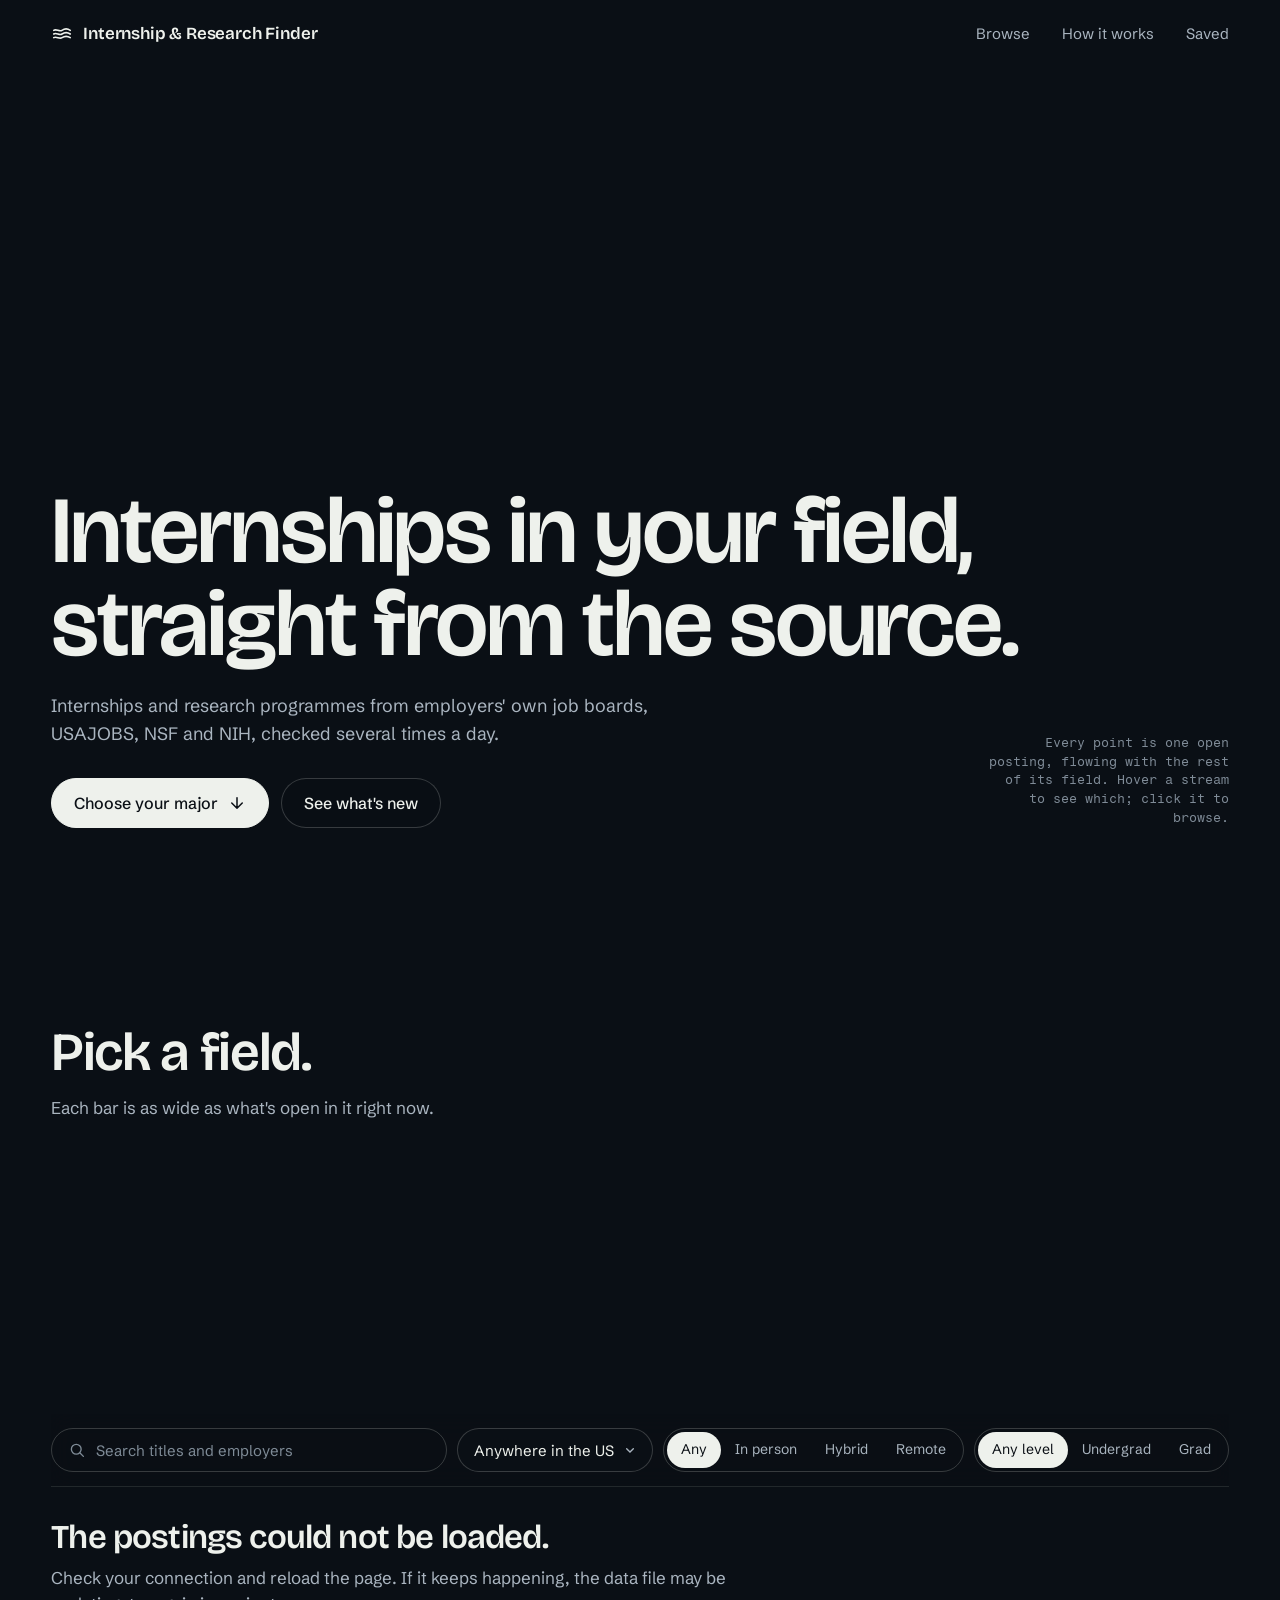
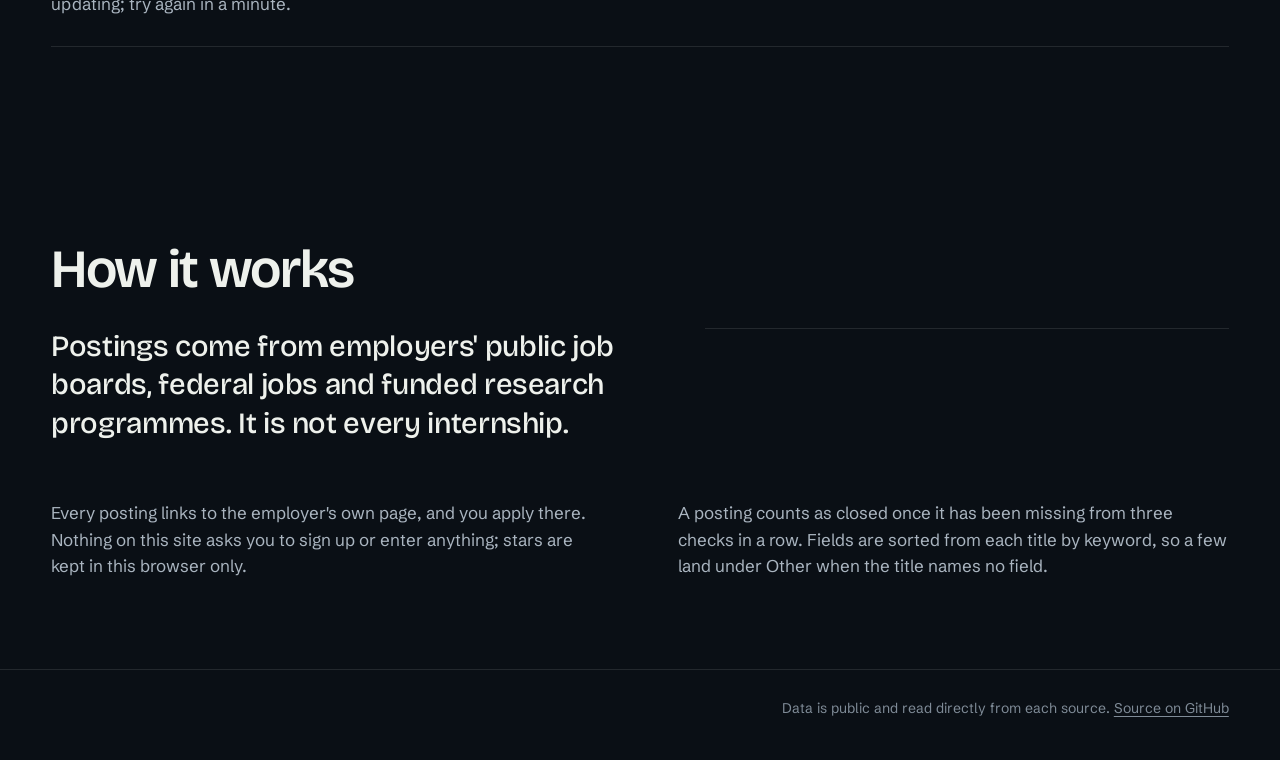
==== site/index.html @ 87dfb39a "The public page: data river, fields, filters, detail, saved list site/ is plain HTML/CSS/JS reading " ====
<!doctype html>
<html lang="en">
<head>
<meta charset="utf-8">
<meta name="viewport" content="width=device-width, initial-scale=1">
<title>Internship &amp; Research Finder</title>
<meta name="description" content="Internships and funded research programmes for US college students, read straight from employers' own job boards, USAJOBS, NSF and NIH, grouped by major.">
<meta name="theme-color" content="#0a0f15">
<link rel="icon" href="data:image/svg+xml,%3Csvg xmlns='http://www.w3.org/2000/svg' viewBox='0 0 24 24' fill='none' stroke='%23f4a259' stroke-width='2.4' stroke-linecap='round'%3E%3Cpath d='M3 8c3-2 6 2 9 0s6-2 9 0M3 12c3-2 6 2 9 0s6-2 9 0M3 16c3-2 6 2 9 0s6-2 9 0'/%3E%3C/svg%3E">
<link rel="preconnect" href="https://fonts.googleapis.com">
<link rel="preconnect" href="https://fonts.gstatic.com" crossorigin>
<link href="https://fonts.googleapis.com/css2?family=Bricolage+Grotesque:opsz,wght@12..96,500..700&family=Schibsted+Grotesk:wght@400;500;600&family=Fragment+Mono&display=swap" rel="stylesheet">
<link rel="stylesheet" href="style.css">
</head>
<body>
<svg width="0" height="0" style="position:absolute" aria-hidden="true">
  <symbol id="i-star" viewBox="0 0 24 24"><path d="M12 3.6l2.6 5.3 5.8.8-4.2 4.1 1 5.8L12 16.9l-5.2 2.7 1-5.8-4.2-4.1 5.8-.8z" stroke="currentColor" stroke-width="1.6" stroke-linejoin="round"/></symbol>
  <symbol id="i-arrow-down" viewBox="0 0 24 24"><path d="M12 5v14M5 12l7 7 7-7" fill="none" stroke="currentColor" stroke-width="2" stroke-linecap="round" stroke-linejoin="round"/></symbol>
  <symbol id="i-out" viewBox="0 0 24 24"><path d="M7 17L17 7M9 7h8v8" fill="none" stroke="currentColor" stroke-width="2" stroke-linecap="round" stroke-linejoin="round"/></symbol>
  <symbol id="i-x" viewBox="0 0 24 24"><path d="M6 6l12 12M18 6L6 18" fill="none" stroke="currentColor" stroke-width="2" stroke-linecap="round"/></symbol>
  <symbol id="i-search" viewBox="0 0 24 24"><circle cx="11" cy="11" r="6.5" fill="none" stroke="currentColor" stroke-width="1.8"/><path d="M16 16l4.5 4.5" stroke="currentColor" stroke-width="1.8" stroke-linecap="round"/></symbol>
</svg>

<a class="skip" href="#browse">Skip to the internships</a>

<header class="hero">
  <canvas id="field" aria-hidden="true"></canvas>
  <div class="label" id="label" aria-hidden="true"></div>
  <div class="bar">
    <a class="mark" href="#top" id="top"><svg viewBox="0 0 24 24" fill="none" stroke="currentColor" stroke-width="1.8" stroke-linecap="round" aria-hidden="true"><path d="M3 8c3-2 6 2 9 0s6-2 9 0M3 12c3-2 6 2 9 0s6-2 9 0M3 16c3-2 6 2 9 0s6-2 9 0"/></svg>Internship &amp; Research Finder</a>
    <nav class="nav" aria-label="Sections"><a href="#browse">Browse</a><a href="#how">How it works</a><a href="#browse" data-saved-link>Saved <span class="count" data-saved-count hidden></span></a></nav>
  </div>
  <div class="lede">
    <h1>Internships in your field, straight from the source.</h1>
    <p data-lede>Internships and research programmes from employers' own job boards, USAJOBS, NSF and NIH, checked several times a day.</p>
    <div class="actions">
      <a class="btn primary" href="#browse">Choose your major <svg aria-hidden="true"><use href="#i-arrow-down"/></svg></a>
      <a class="btn ghost" href="#browse" data-newest>See what's new</a>
    </div>
  </div>
  <p class="hint">Every point is one open posting, flowing with the rest of its field. Hover a stream to see which; click it to browse.</p>
</header>

<main id="browse">
  <section class="fields" aria-labelledby="fields-h">
    <h2 id="fields-h" class="reveal">Pick a field.</h2>
    <p class="reveal sub">Each bar is as wide as what's open in it right now.</p>
    <div class="strip reveal" data-strip role="group" aria-label="Fields by number of open postings"></div>
    <div class="chips" data-chips role="group" aria-label="Fields"></div>
  </section>

  <section class="list" aria-labelledby="list-h">
    <div class="controls" data-controls>
      <label class="search"><svg aria-hidden="true"><use href="#i-search"/></svg><span class="sr">Search titles and employers</span><input type="search" placeholder="Search titles and employers" data-q autocomplete="off"></label>
      <label class="select"><span class="sr">Where</span>
        <select data-where><option value="">Anywhere in the US</option><option value="remote">Remote</option></select>
      </label>
      <div class="seg" role="group" aria-label="Arrangement" data-seg="arr">
        <button type="button" data-v="" aria-pressed="true">Any</button><button type="button" data-v="in-person" aria-pressed="false">In person</button><button type="button" data-v="hybrid" aria-pressed="false">Hybrid</button><button type="button" data-v="remote" aria-pressed="false">Remote</button>
      </div>
      <div class="seg" role="group" aria-label="Level" data-seg="level">
        <button type="button" data-v="" aria-pressed="true">Any level</button><button type="button" data-v="undergrad" aria-pressed="false">Undergrad</button><button type="button" data-v="grad" aria-pressed="false">Grad</button>
      </div>
    </div>
    <div class="summary">
      <h2 id="list-h" data-summary aria-live="polite">Loading postings…</h2>
      <p class="note" data-note hidden></p>
      <p class="grouped" data-grouped hidden></p>
    </div>
    <ul class="rows" data-rows></ul>
    <div class="more"><button type="button" class="btn ghost" data-more hidden>Show more</button></div>
  </section>

  <section class="how" id="how" aria-labelledby="how-h">
    <h2 id="how-h" class="reveal">How it works</h2>
    <div class="how-grid">
      <p class="big reveal" data-coverage>Postings come from employers' public job boards, federal jobs and funded research programmes. It is not every internship.</p>
      <dl class="facts reveal" data-sources></dl>
    </div>
    <div class="how-notes">
      <p class="reveal">Every posting links to the employer's own page, and you apply there. Nothing on this site asks you to sign up or enter anything; stars are kept in this browser only.</p>
      <p class="reveal">A posting counts as closed once it has been missing from three checks in a row. Fields are sorted from each title by keyword, so a few land under Other when the title names no field.</p>
    </div>
  </section>
</main>

<footer class="foot">
  <span data-updated></span>
  <span>Data is public and read directly from each source. <a href="https://github.com/patharearya/internship-tracker">Source on GitHub</a></span>
</footer>

<aside class="drawer" data-drawer aria-labelledby="d-title" hidden>
  <div class="drawer-in" tabindex="-1" data-drawer-in>
    <div class="d-top">
      <button type="button" class="icon" data-close aria-label="Close"><svg aria-hidden="true"><use href="#i-x"/></svg></button>
    </div>
    <p class="d-org" data-d-org></p>
    <h2 id="d-title" data-d-title></h2>
    <dl class="d-facts" data-d-facts></dl>
    <div class="d-actions">
      <a class="btn primary" data-d-apply target="_blank" rel="noopener">Apply on the employer's site <svg aria-hidden="true"><use href="#i-out"/></svg></a>
      <button type="button" class="btn ghost star-btn" data-d-star aria-pressed="false"><svg aria-hidden="true"><use href="#i-star"/></svg><span>Save</span></button>
    </div>
    <div class="d-desc" data-d-desc></div>
  </div>
</aside>
<div class="scrim" data-scrim hidden></div>

<script src="app.js"></script>
</body>
</html>
---- site/style.css ----
:root {
  --ground: #0a0f15;
  --ground-2: #10161e;
  --ground-3: #161e28;
  --ink: #eef1ec;
  --ink-2: #aab5c0;
  --ink-3: #7f8b97;
  --line: rgba(238, 241, 236, 0.11);
  --line-2: rgba(238, 241, 236, 0.2);
  --accent: #eef1ec;
  --display: "Bricolage Grotesque", system-ui, sans-serif;
  --ui: "Schibsted Grotesk", system-ui, sans-serif;
  --mono: "Fragment Mono", ui-monospace, monospace;
  --pad: clamp(16px, 4vw, 56px);
  --ease: cubic-bezier(.16, 1, .3, 1);
  color-scheme: dark;
}
* { box-sizing: border-box; }
html { scroll-behavior: smooth; scrollbar-color: #2a3440 var(--ground); }
body { margin: 0; background: var(--ground); color: var(--ink); font: 400 17px/1.55 var(--ui); -webkit-font-smoothing: antialiased; }
::selection { background: rgba(238, 241, 236, 0.28); color: var(--ink); }
:focus-visible { outline: 2px solid var(--accent); outline-offset: 3px; border-radius: 6px; }
a { color: inherit; text-underline-offset: 0.22em; text-decoration-thickness: 1px; }
button, input, select { font: inherit; color: inherit; }
svg { width: 18px; height: 18px; flex: none; }
.sr { position: absolute; width: 1px; height: 1px; overflow: hidden; clip-path: inset(50%); white-space: nowrap; }
.skip { position: absolute; left: var(--pad); top: -60px; z-index: 20; background: var(--ink); color: var(--ground); padding: 10px 16px; border-radius: 999px; text-decoration: none; }
.skip:focus { top: 12px; }
[hidden] { display: none !important; }

/* ---------- first screen ---------- */
.hero { position: relative; height: 100svh; min-height: 600px; overflow: hidden; isolation: isolate; }
.hero canvas { position: absolute; inset: 0; width: 100%; height: 100%; z-index: -1; display: block; opacity: 0; transition: opacity 1.6s var(--ease); }
.hero canvas.on { opacity: 1; }
.hero canvas.pointing { cursor: pointer; }
.hero::after {
  content: ""; position: absolute; inset: 0; z-index: -1; pointer-events: none;
  background: linear-gradient(180deg, rgba(10,15,21,.5) 0%, rgba(10,15,21,0) 20%, rgba(10,15,21,0) 52%, rgba(10,15,21,.88) 100%);
}
.bar { display: flex; align-items: center; justify-content: space-between; gap: 24px; padding: 22px var(--pad); }
.mark { font: 600 17px/1 var(--display); letter-spacing: -0.01em; text-decoration: none; display: flex; align-items: center; gap: 10px; }
.mark svg { width: 22px; height: 22px; }
.nav { display: flex; gap: clamp(16px, 2.5vw, 34px); font-size: 15px; color: var(--ink-2); }
.nav a { text-decoration: none; transition: color .2s; display: inline-flex; align-items: center; gap: 6px; }
.nav a:hover { color: var(--ink); }
.count { font: 400 12px/1 var(--mono); background: var(--ink); color: var(--ground); border-radius: 999px; padding: 3px 7px; }

.lede { position: absolute; left: var(--pad); right: var(--pad); bottom: clamp(36px, 8vh, 88px); max-width: 1000px; }
.lede h1 { margin: 0 0 22px; font: 600 clamp(44px, 7.4vw, 96px)/0.98 var(--display); letter-spacing: -0.022em; text-wrap: balance; }
.lede p { margin: 0 0 30px; max-width: 60ch; color: var(--ink-2); font-size: clamp(16px, 1.4vw, 19px); text-wrap: pretty; }
.lede p b { color: var(--ink); font-weight: 500; font-variant-numeric: tabular-nums; }
.actions { display: flex; flex-wrap: wrap; gap: 12px; }
.hint { position: absolute; right: var(--pad); bottom: clamp(36px, 8vh, 88px); max-width: 240px; text-align: right; margin: 0; font: 400 13px/1.45 var(--mono); color: var(--ink-3); }
.label { position: absolute; z-index: 2; pointer-events: none; padding: 7px 11px; border-radius: 8px; white-space: nowrap;
  background: rgba(10,15,21,.86); border: 1px solid var(--line); font: 500 14px/1.2 var(--ui); opacity: 0; transform: translate(14px, -50%); transition: opacity .2s; }
.label b { font: 400 13px/1 var(--mono); color: var(--ink-2); margin-left: 8px; }
.label.on { opacity: 1; }

.btn { display: inline-flex; align-items: center; gap: 10px; height: 50px; padding: 0 22px; border-radius: 999px; font: 500 16px/1 var(--ui);
  text-decoration: none; cursor: pointer; border: 1px solid var(--line-2); background: none; transition: transform .25s var(--ease), background .25s, border-color .25s, color .25s; }
.btn.primary { background: var(--ink); color: var(--ground); border-color: var(--ink); }
.btn.primary:hover { transform: translateY(-2px); }
.btn.ghost { background: rgba(10,15,21,.35); }
.btn.ghost:hover { border-color: rgba(238,241,236,.45); }
.btn:disabled { opacity: .5; cursor: default; transform: none; }

/* ---------- fields ---------- */
main { max-width: 1280px; margin: 0 auto; padding: 0 var(--pad); }
h2 { font: 600 clamp(32px, 4.2vw, 56px)/1.02 var(--display); letter-spacing: -0.025em; margin: 0 0 14px; text-wrap: balance; }
.fields { padding-top: clamp(80px, 14vh, 150px); }
.sub { color: var(--ink-2); margin: 0 0 40px; }
.strip { display: flex; gap: 4px; height: 150px; }
.strip button { all: unset; position: relative; flex: var(--n) 1 0; min-width: 8px; border-radius: 10px; background: var(--c); cursor: pointer; overflow: hidden;
  transition: flex-grow .6s var(--ease), opacity .35s, transform .35s var(--ease); transform-origin: bottom; }
.strip button span { position: absolute; left: 12px; right: 8px; bottom: 10px; color: #0a0f15; font: 500 13px/1.2 var(--ui); white-space: nowrap; overflow: hidden; text-overflow: ellipsis; }
.strip button span b { display: block; font: 400 12px/1 var(--mono); opacity: .72; margin-bottom: 4px; overflow: hidden; }
.strip button:hover { filter: brightness(1.1); }
.strip button:focus-visible { outline: 2px solid var(--ink); outline-offset: 3px; }
.strip.has-pick button { opacity: .28; }
.strip.has-pick button[aria-pressed="true"] { opacity: 1; flex-grow: calc(var(--n) * 1.6); }

.chips { display: flex; flex-wrap: wrap; gap: 8px; margin-top: 22px; }
.chips button { display: inline-flex; align-items: center; gap: 8px; height: 36px; padding: 0 14px; border-radius: 999px; border: 1px solid var(--line); background: none;
  cursor: pointer; font-size: 14px; color: var(--ink-2); transition: border-color .2s, color .2s, background .2s; }
.chips button i { width: 8px; height: 8px; border-radius: 50%; background: var(--c, var(--ink-3)); }
.chips button b { font: 400 12px/1 var(--mono); color: var(--ink-3); font-variant-numeric: tabular-nums; }
.chips button:hover { color: var(--ink); border-color: var(--line-2); }
.chips button[aria-pressed="true"] { color: var(--ground); background: var(--ink); border-color: var(--ink); }
.chips button[aria-pressed="true"] b { color: rgba(10,15,21,.6); }

/* ---------- list ---------- */
.list { padding-top: clamp(56px, 9vh, 96px); }
.controls { position: sticky; top: 0; z-index: 5; display: flex; flex-wrap: wrap; gap: 10px; align-items: center; padding: 14px 0;
  background: rgba(10,15,21,.9); backdrop-filter: blur(12px); border-bottom: 1px solid var(--line); }
.search { flex: 1 1 260px; display: flex; align-items: center; gap: 10px; height: 44px; padding: 0 16px; border: 1px solid var(--line-2); border-radius: 999px; color: var(--ink-3); }
.search:focus-within { border-color: var(--ink-2); }
.search input { all: unset; flex: 1; color: var(--ink); font-size: 15px; min-width: 0; }
.search input::placeholder { color: var(--ink-3); }
.select select { height: 44px; padding: 0 38px 0 16px; border-radius: 999px; border: 1px solid var(--line-2); font-size: 15px; cursor: pointer; appearance: none;
  background: var(--ground) url("data:image/svg+xml,%3Csvg xmlns='http://www.w3.org/2000/svg' viewBox='0 0 24 24' fill='none' stroke='%23aab5c0' stroke-width='2' stroke-linecap='round'%3E%3Cpath d='M7 10l5 5 5-5'/%3E%3C/svg%3E") no-repeat right 14px center / 16px; }
.select select:focus-visible { outline: 2px solid var(--accent); outline-offset: 2px; }
.seg { display: flex; border: 1px solid var(--line-2); border-radius: 999px; padding: 3px; height: 44px; }
.seg button { border: 0; background: none; border-radius: 999px; padding: 0 14px; font-size: 14px; color: var(--ink-2); cursor: pointer; transition: background .25s var(--ease), color .25s; white-space: nowrap; }
.seg button:hover { color: var(--ink); }
.seg button[aria-pressed="true"] { background: var(--ink); color: var(--ground); }

.summary { padding: 34px 0 10px; }
.summary h2 { font-size: clamp(24px, 2.6vw, 34px); margin: 0; font-variant-numeric: tabular-nums; }
.note { color: var(--ink-2); max-width: 70ch; margin: 10px 0 0; }
.grouped { color: var(--ink-3); font-size: 15px; margin: 8px 0 0; }
.empty button { margin-top: 18px; }

.rows { list-style: none; margin: 18px 0 0; padding: 0; border-top: 1px solid var(--line); }
.row { display: grid; grid-template-columns: 130px minmax(0, 1.5fr) minmax(0, .7fr) 170px 44px; gap: 20px; align-items: center; padding: 16px 4px; border-bottom: 1px solid var(--line);
  cursor: pointer; transition: background .2s; border-radius: 4px; }
.row:hover { background: var(--ground-2); }
.row .when { font: 400 13px/1.3 var(--mono); color: var(--ink-3); }
.row .when.fresh { color: var(--ink); }
.row .when.prog { font: 400 14px/1.3 var(--ui); }
.row .what { min-width: 0; }
.row .title { all: unset; display: block; cursor: pointer; font-weight: 500; overflow-wrap: anywhere; }
.row .title:focus-visible { outline: 2px solid var(--accent); outline-offset: 3px; border-radius: 4px; }
.row .title:hover { text-decoration: underline; }
.row .org { color: var(--ink-2); font-size: 15px; }
.row .where { color: var(--ink-2); font-size: 15px; overflow-wrap: anywhere; }
.row .due { font: 400 13px/1.3 var(--mono); color: var(--ink-3); white-space: nowrap; }
.row .due.soon { color: var(--ink); }
.row .kind { display: inline-flex; align-items: center; gap: 7px; font: 400 13px/1 var(--ui); color: var(--ink-3); margin-top: 6px; }
.row .kind i { width: 7px; height: 7px; border-radius: 50%; background: var(--c); }
.star { width: 40px; height: 40px; display: grid; place-items: center; border-radius: 50%; border: 0; background: none; cursor: pointer; color: var(--ink-3); transition: color .2s, background .2s; }
.star svg { width: 20px; height: 20px; fill: none; }
.star:hover { color: var(--ink); background: var(--ground-3); }
.star[aria-pressed="true"], .star-btn[aria-pressed="true"] { color: var(--ink); }
.star[aria-pressed="true"] svg, .star-btn[aria-pressed="true"] svg { fill: currentColor; }
.empty { padding: 48px 4px; color: var(--ink-2); max-width: 60ch; }
.empty b { color: var(--ink); font-weight: 500; }
.more { display: flex; justify-content: center; padding: 34px 0 0; }

/* rows arrive as a staggered wave when the list changes */
.js .rows .row.arrive { animation: arrive .7s var(--ease) both; animation-delay: calc(var(--i, 0) * 40ms); }
@keyframes arrive { from { opacity: 0; transform: translateY(14px); filter: blur(6px); } }

/* ---------- how it works ---------- */
.how { padding: clamp(110px, 18vh, 200px) 0 clamp(70px, 10vh, 120px); }
.how-grid { display: grid; grid-template-columns: 1.1fr 1fr; gap: clamp(32px, 6vw, 96px); align-items: start; margin-top: 30px; }
.big { font: 500 clamp(22px, 2.3vw, 30px)/1.32 var(--display); letter-spacing: -0.012em; margin: 0; text-wrap: pretty; }
.big b { font-weight: 600; font-variant-numeric: tabular-nums; }
.facts { margin: 0; display: grid; grid-template-columns: auto 1fr; border-top: 1px solid var(--line); }
.facts dt, .facts dd { margin: 0; padding: 14px 0; border-bottom: 1px solid var(--line); }
.facts dt { font: 500 22px/1.2 var(--display); font-variant-numeric: tabular-nums; padding-right: 24px; }
.facts dd { color: var(--ink-2); align-self: center; }
.how-notes { display: grid; grid-template-columns: 1fr 1fr; gap: clamp(32px, 6vw, 96px); margin-top: 56px; color: var(--ink-2); }
.how-notes p { margin: 0; max-width: 60ch; }

.foot { display: flex; flex-wrap: wrap; justify-content: space-between; gap: 12px 32px; padding: 28px var(--pad) 40px; border-top: 1px solid var(--line); color: var(--ink-3); font-size: 14px; }
.foot a:hover { color: var(--ink); }

/* ---------- posting detail ---------- */
.scrim { position: fixed; inset: 0; z-index: 30; background: rgba(5,8,12,.55); backdrop-filter: blur(3px); animation: fade .3s var(--ease); }
.drawer { position: fixed; z-index: 31; top: 0; right: 0; bottom: 0; width: min(640px, 100%); background: var(--ground-2); border-left: 1px solid var(--line);
  box-shadow: -24px 0 60px rgba(0,0,0,.4); animation: slide .5s var(--ease); }
.drawer-in { height: 100%; overflow-y: auto; padding: 22px clamp(20px, 3.4vw, 44px) 60px; outline: none; overscroll-behavior: contain; }
.d-top { display: flex; justify-content: flex-end; margin-bottom: 8px; }
.icon { width: 44px; height: 44px; border-radius: 50%; border: 1px solid var(--line-2); background: none; display: grid; place-items: center; cursor: pointer; color: var(--ink-2); }
.icon:hover { color: var(--ink); border-color: var(--ink-2); }
.d-org { color: var(--ink-2); margin: 0 0 8px; }
.drawer h2 { font-size: clamp(28px, 3.2vw, 40px); margin-bottom: 24px; overflow-wrap: anywhere; }
.d-facts { display: grid; grid-template-columns: 130px 1fr; margin: 0 0 26px; border-top: 1px solid var(--line); }
.d-facts dt, .d-facts dd { margin: 0; padding: 11px 0; border-bottom: 1px solid var(--line); }
.d-facts dt { font: 400 14px/1.5 var(--ui); color: var(--ink-3); }
.d-facts dd { color: var(--ink); overflow-wrap: anywhere; }
.d-actions { display: flex; flex-wrap: wrap; gap: 10px; margin-bottom: 34px; }
.d-desc { color: var(--ink-2); font-size: 16px; line-height: 1.65; max-width: 68ch; }
.d-desc p { margin: 0 0 14px; white-space: pre-line; }
.d-desc .muted { color: var(--ink-3); font-style: italic; }
@keyframes slide { from { transform: translateX(40px); opacity: 0; } }
@keyframes fade { from { opacity: 0; } }

/* ---------- scroll reveal: visible by default, animated only once JS marks the page ---------- */
.js .reveal { opacity: 0; transform: translateY(26px); filter: blur(8px); }
.js .reveal.in { opacity: 1; transform: none; filter: none; transition: opacity .9s var(--ease), transform .9s var(--ease), filter .9s var(--ease); transition-delay: var(--d, 0ms); }
.js .strip.reveal { opacity: 1; filter: none; transform: none; }
.js .strip.reveal button { transform: scaleY(.04); }
.js .strip.reveal.in button { transform: none; transition: transform 1.1s var(--ease), flex-grow .6s var(--ease), opacity .35s; transition-delay: calc(var(--i) * 45ms), 0s, 0s; }

@media (max-width: 900px) {
  .row { grid-template-columns: minmax(0, 1fr) 44px; gap: 4px 12px; padding: 16px 0; }
  .row .when { grid-column: 1; grid-row: 1; }
  .row .what { grid-column: 1; grid-row: 2; }
  .row .where { grid-column: 1; grid-row: 3; }
  .row .due { grid-column: 1; grid-row: 4; }
  .row .star { grid-column: 2; grid-row: 1 / 3; align-self: start; }
  .how-grid, .how-notes { grid-template-columns: 1fr; }
}
@media (max-width: 760px) {
  .nav a:not([data-saved-link]) { display: none; }
  .hint { display: none; }
  .strip { height: 92px; }
  .strip button span { display: none; }
  .chips { flex-wrap: nowrap; overflow-x: auto; margin-inline: calc(-1 * var(--pad)); padding: 0 var(--pad) 6px; scrollbar-width: none; }
  .chips button { flex: none; }
  .controls { gap: 8px; }
  .seg { flex: 1 1 auto; overflow-x: auto; }
  .seg button { flex: 1; padding: 0 10px; }
  .select { flex: 1 1 100%; }
  .select select { width: 100%; }
  .d-facts { grid-template-columns: 104px 1fr; }
}
@media (prefers-reduced-motion: reduce) {
  html { scroll-behavior: auto; }
  .js .reveal, .js .strip.reveal button { opacity: 1; transform: none; filter: none; transition: none; }
  .js .rows .row.arrive, .drawer, .scrim { animation: none; }
  .hero canvas { transition: none; }
}
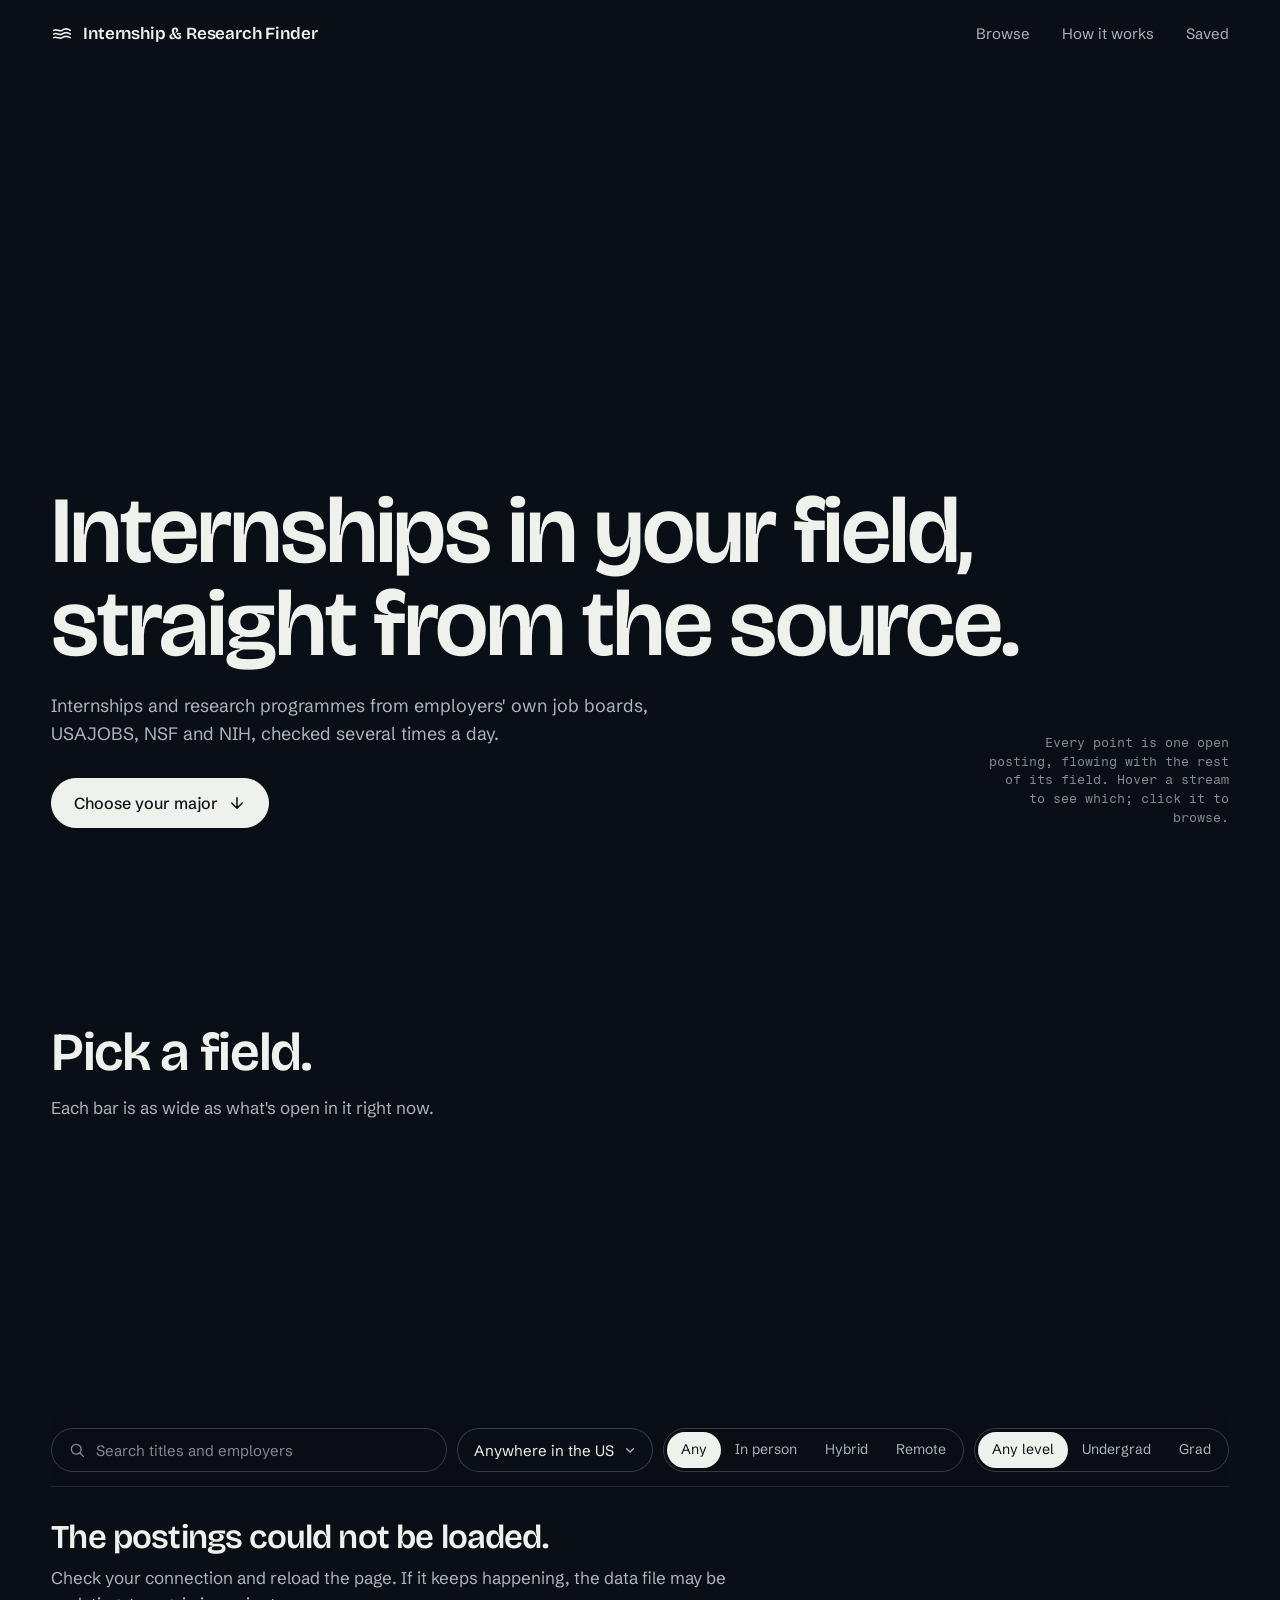
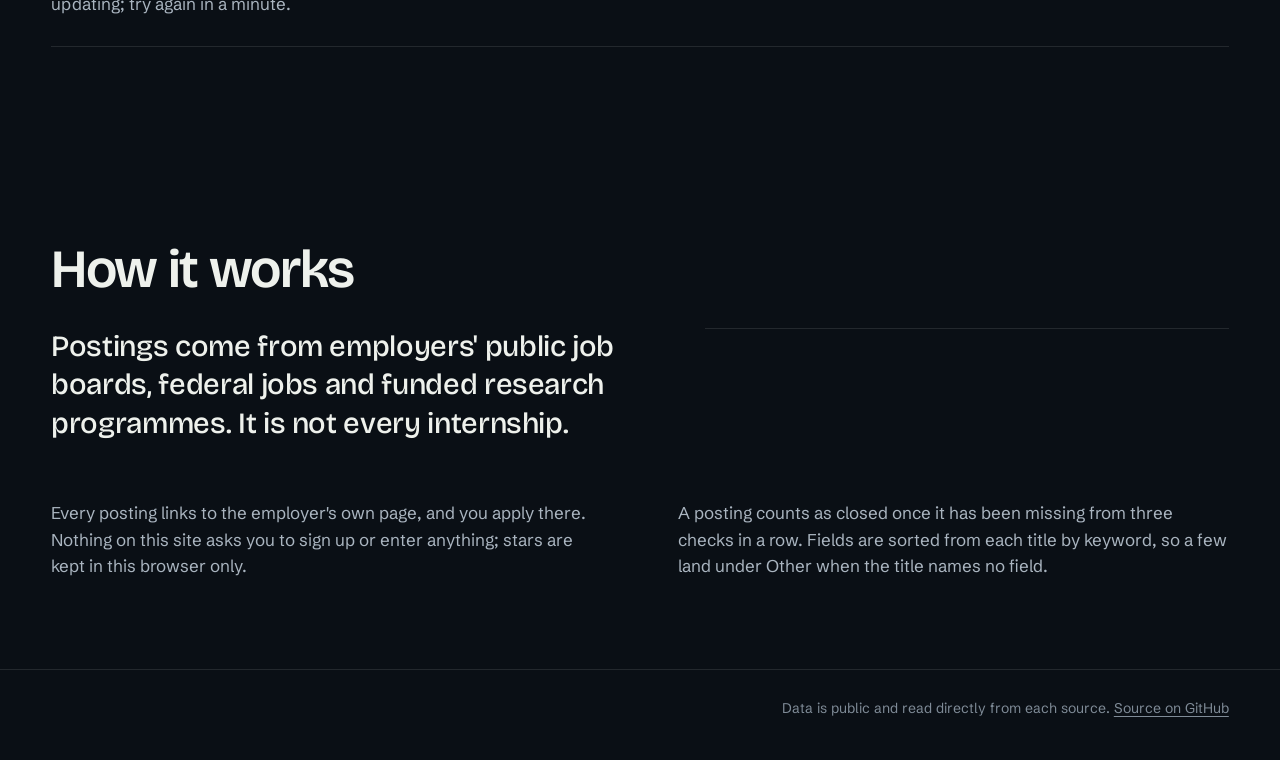
==== commit e8a0b533: "Finish the page: no row blink, one first-screen action, DESIGN.md Rows already on screen arrive at r" ====
--- a/site/index.html
+++ b/site/index.html
@@ -35,7 +35,6 @@
     <p data-lede>Internships and research programmes from employers' own job boards, USAJOBS, NSF and NIH, checked several times a day.</p>
     <div class="actions">
       <a class="btn primary" href="#browse">Choose your major <svg aria-hidden="true"><use href="#i-arrow-down"/></svg></a>
-      <a class="btn ghost" href="#browse" data-newest>See what's new</a>
     </div>
   </div>
   <p class="hint">Every point is one open posting, flowing with the rest of its field. Hover a stream to see which; click it to browse.</p>
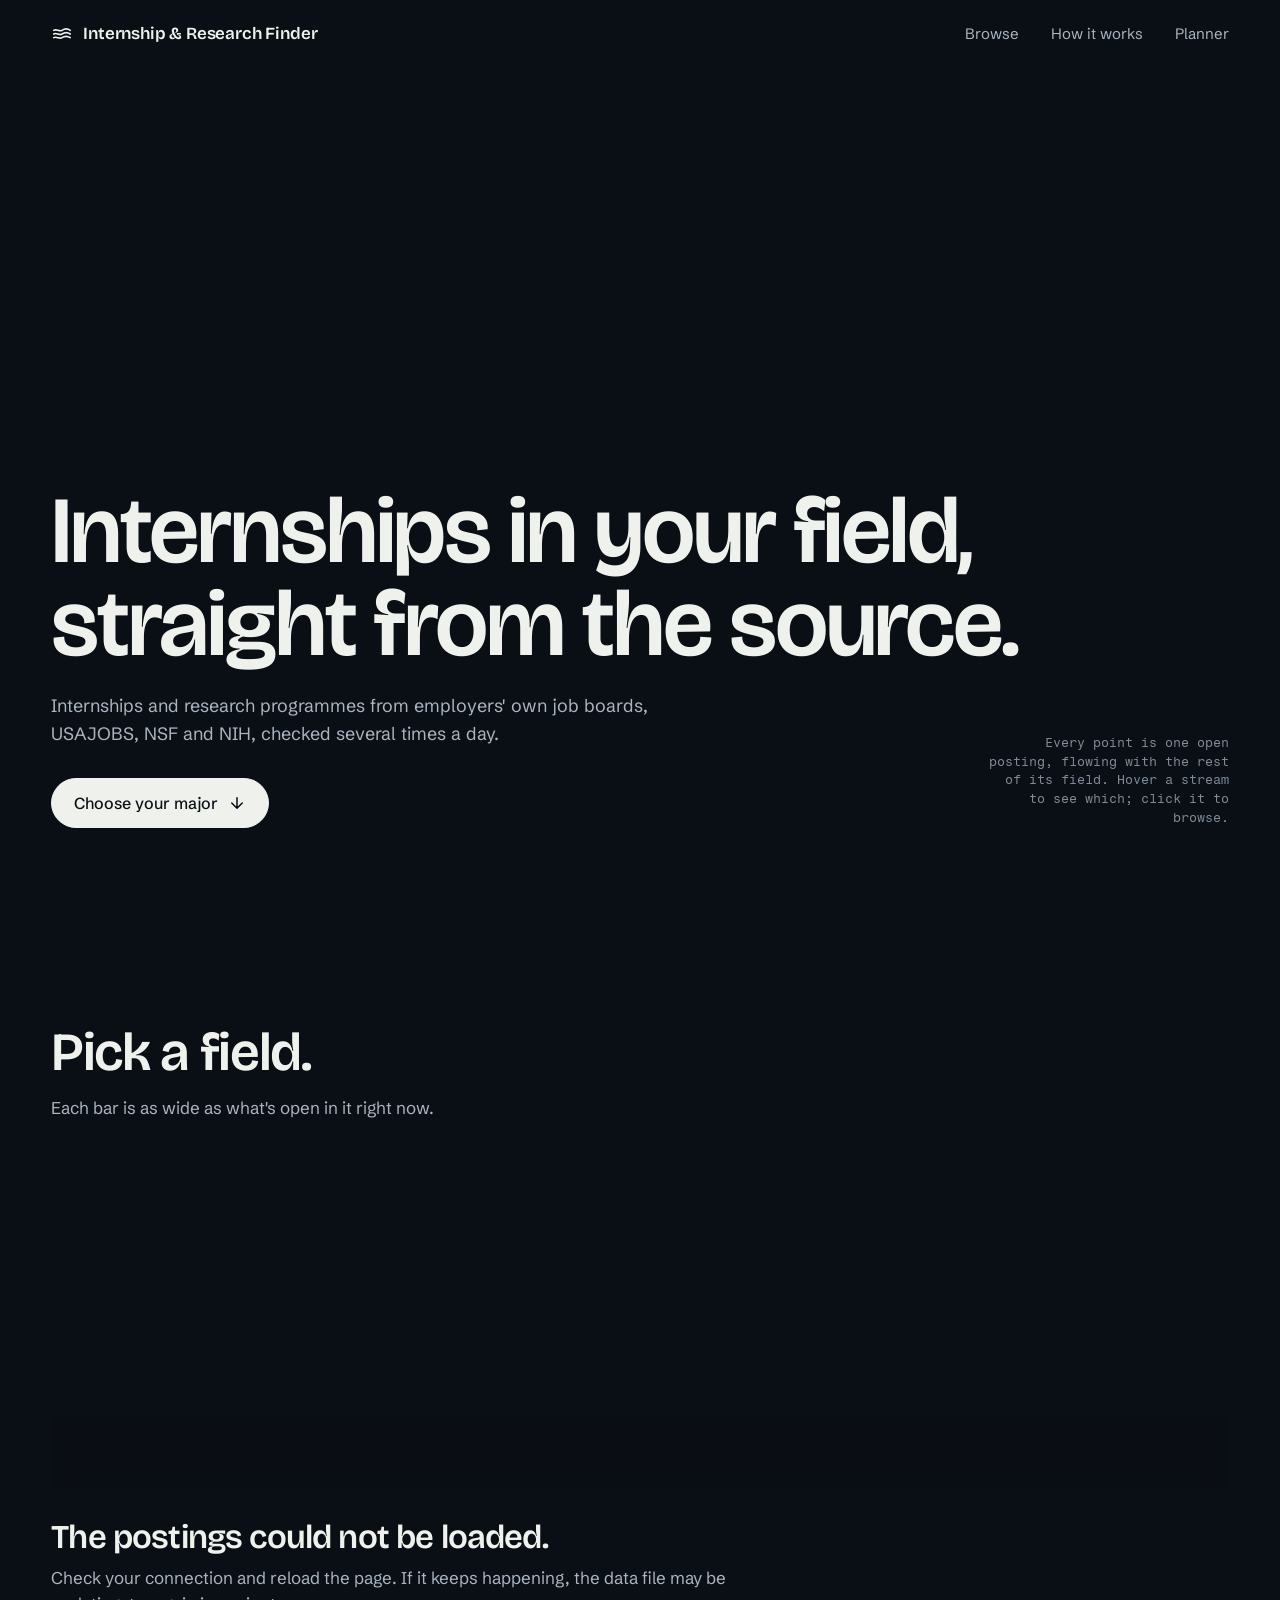
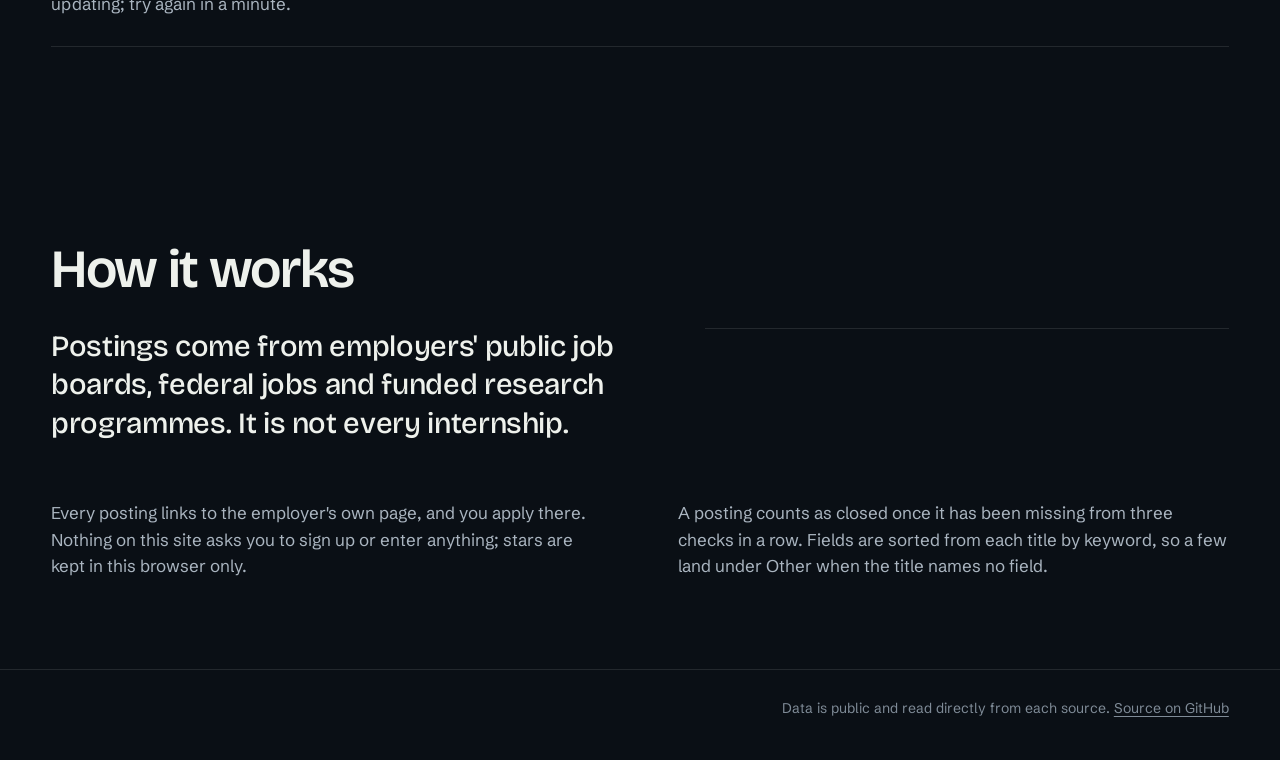
==== commit ab128172: "Planner: the starred postings as a sheet and a timeline New page site/planner.html: one row per empl" ====
--- a/site/index.html
+++ b/site/index.html
@@ -6,7 +6,7 @@
 <title>Internship &amp; Research Finder</title>
 <meta name="description" content="Internships and funded research programmes for US college students, read straight from employers' own job boards, USAJOBS, NSF and NIH, grouped by major.">
 <meta name="theme-color" content="#0a0f15">
-<link rel="icon" href="data:image/svg+xml,%3Csvg xmlns='http://www.w3.org/2000/svg' viewBox='0 0 24 24' fill='none' stroke='%23f4a259' stroke-width='2.4' stroke-linecap='round'%3E%3Cpath d='M3 8c3-2 6 2 9 0s6-2 9 0M3 12c3-2 6 2 9 0s6-2 9 0M3 16c3-2 6 2 9 0s6-2 9 0'/%3E%3C/svg%3E">
+<link rel="icon" href="data:image/svg+xml,%3Csvg xmlns='http://www.w3.org/2000/svg' viewBox='0 0 24 24'%3E%3Crect width='24' height='24' rx='6' fill='%230a0f15'/%3E%3Cpath d='M5 9c2.3-1.5 4.7 1.5 7 0s4.7-1.5 7 0M5 12.5c2.3-1.5 4.7 1.5 7 0s4.7-1.5 7 0M5 16c2.3-1.5 4.7 1.5 7 0s4.7-1.5 7 0' fill='none' stroke='%23eef1ec' stroke-width='1.9' stroke-linecap='round'/%3E%3C/svg%3E">
 <link rel="preconnect" href="https://fonts.googleapis.com">
 <link rel="preconnect" href="https://fonts.gstatic.com" crossorigin>
 <link href="https://fonts.googleapis.com/css2?family=Bricolage+Grotesque:opsz,wght@12..96,500..700&family=Schibsted+Grotesk:wght@400;500;600&family=Fragment+Mono&display=swap" rel="stylesheet">
@@ -28,7 +28,7 @@
   <div class="label" id="label" aria-hidden="true"></div>
   <div class="bar">
     <a class="mark" href="#top" id="top"><svg viewBox="0 0 24 24" fill="none" stroke="currentColor" stroke-width="1.8" stroke-linecap="round" aria-hidden="true"><path d="M3 8c3-2 6 2 9 0s6-2 9 0M3 12c3-2 6 2 9 0s6-2 9 0M3 16c3-2 6 2 9 0s6-2 9 0"/></svg>Internship &amp; Research Finder</a>
-    <nav class="nav" aria-label="Sections"><a href="#browse">Browse</a><a href="#how">How it works</a><a href="#browse" data-saved-link>Saved <span class="count" data-saved-count hidden></span></a></nav>
+    <nav class="nav" aria-label="Sections"><a href="#browse">Browse</a><a href="#how">How it works</a><a href="planner.html" data-saved-link>Planner <span class="count" data-saved-count hidden></span></a></nav>
   </div>
   <div class="lede">
     <h1>Internships in your field, straight from the source.</h1>
@@ -98,7 +98,7 @@
     <dl class="d-facts" data-d-facts></dl>
     <div class="d-actions">
       <a class="btn primary" data-d-apply target="_blank" rel="noopener">Apply on the employer's site <svg aria-hidden="true"><use href="#i-out"/></svg></a>
-      <button type="button" class="btn ghost star-btn" data-d-star aria-pressed="false"><svg aria-hidden="true"><use href="#i-star"/></svg><span>Save</span></button>
+      <button type="button" class="btn ghost star-btn" data-d-star aria-pressed="false"><svg aria-hidden="true"><use href="#i-star"/></svg><span>Add to planner</span></button>
     </div>
     <div class="d-desc" data-d-desc></div>
   </div>
--- a/site/style.css
+++ b/site/style.css
@@ -212,3 +212,165 @@
   .js .rows .row.arrive, .drawer, .scrim { animation: none; }
   .hero canvas { transition: none; }
 }
+
+/* ---------- planner (planner.html) ---------- */
+.nav a[aria-current="page"] { color: var(--ink); }
+.plan { padding-top: clamp(36px, 7vh, 72px); padding-bottom: clamp(60px, 10vh, 110px); }
+.plan h1 { font: 600 clamp(32px, 4.2vw, 56px)/1.02 var(--display); letter-spacing: -0.025em; margin: 0 0 14px; }
+.plan-sum { margin: 0 0 28px; color: var(--ink-2); font-variant-numeric: tabular-nums; }
+.plan-sum b { font: 400 15px/1 var(--mono); color: var(--ink); }
+.plan-sum span { white-space: nowrap; }
+.plan-sum i { font-style: normal; color: var(--ink-3); }
+.plan-tools { display: flex; flex-wrap: wrap; gap: 10px; align-items: center; padding-bottom: 18px; }
+.plan-tools .btn { height: 44px; font-size: 15px; padding: 0 18px; }
+.plan-tools .btn svg { width: 17px; height: 17px; }
+.cols { position: relative; }
+.cols summary { list-style: none; }
+.cols summary::-webkit-details-marker { display: none; }
+.cols[open] summary { border-color: rgba(238,241,236,.45); }
+.cols-panel { position: absolute; z-index: 6; top: 52px; left: 0; width: min(560px, calc(100vw - 2 * var(--pad))); display: flex; flex-wrap: wrap; gap: 8px; padding: 16px;
+  background: var(--ground-2); border: 1px solid var(--line-2); border-radius: 8px; animation: slide-down .35s var(--ease); }
+@keyframes slide-down { from { opacity: 0; transform: translateY(-6px); } }
+.cols-panel button, .mats button { display: inline-flex; align-items: center; gap: 7px; height: 34px; padding: 0 13px 0 10px; border-radius: 999px; border: 1px solid var(--line);
+  background: none; color: var(--ink-2); font-size: 14px; cursor: pointer; transition: background .2s, color .2s, border-color .2s; white-space: nowrap; }
+.cols-panel button, .mats button { gap: 0; padding: 0 13px; }
+.cols-panel button svg, .mats button svg { width: 0; height: 14px; opacity: 0; transform: scale(.6); transition: width .3s var(--ease), margin .3s var(--ease), opacity .2s, transform .3s var(--ease); }
+.cols-panel button[aria-pressed="true"], .mats button[aria-pressed="true"] { padding-left: 10px; }
+.cols-panel button:hover, .mats button:hover { color: var(--ink); border-color: var(--line-2); }
+.cols-panel button[aria-pressed="true"], .mats button[aria-pressed="true"] { background: var(--ink); color: var(--ground); border-color: var(--ink); }
+.cols-panel button[aria-pressed="true"] svg, .mats button[aria-pressed="true"] svg { width: 14px; margin-right: 7px; opacity: 1; transform: none; }
+
+.sheet-wrap { position: relative; border-top: 1px solid var(--line); outline: none; }
+.sheet-wrap::before, .sheet-wrap::after { content: ""; position: absolute; top: 0; bottom: 0; width: 48px; z-index: 4; pointer-events: none; opacity: 0; transition: opacity .3s; }
+.sheet-wrap::after { right: 0; background: linear-gradient(90deg, rgba(10,15,21,0), var(--ground)); }
+.sheet-wrap::before { left: var(--pin, 280px); background: linear-gradient(270deg, rgba(10,15,21,0), rgba(10,15,21,.9)); }
+.sheet-wrap.more-right::after, .sheet-wrap.more-left::before { opacity: 1; }
+.view-in { animation: fade .45s var(--ease); }
+/* positioned, so absolutely placed labels inside (the screen-reader text) stay clipped; one at x 870 widened phone pages */
+.sheet-scroll { position: relative; overflow-x: auto; scrollbar-color: #2a3440 var(--ground); overscroll-behavior-x: contain; }
+.sheet { border-collapse: separate; border-spacing: 0; min-width: 100%; font-size: 15px; }
+.sheet th, .sheet td { text-align: left; vertical-align: top; padding: 14px; border-bottom: 1px solid var(--line); }
+.sheet thead th { background: var(--ground); padding-top: 12px; padding-bottom: 12px; white-space: nowrap; font-weight: 400; }
+/* from 761px the sheet scrolls in its own area under a sticky header; on phones the page scrolls and the sheet only sideways (owner) */
+@media (min-width: 761px) {
+  .sheet-scroll { overflow: auto; max-height: calc(100svh - 96px); }
+  .sheet thead th { position: sticky; top: 0; z-index: 2; }
+  .sheet thead th.c-posting { z-index: 3; }
+}
+.sort { all: unset; display: inline-flex; align-items: center; gap: 6px; cursor: pointer; font: 500 13px/1 var(--ui); color: var(--ink-3); border-radius: 4px; }
+.sort:hover, .sort[aria-sort="ascending"], .sort[aria-sort="descending"] { color: var(--ink); }
+.sort:focus-visible { outline: 2px solid var(--accent); outline-offset: 3px; }
+.sort svg { width: 13px; height: 13px; opacity: 0; transition: transform .3s var(--ease), opacity .2s; }
+.sort svg.up, .sort svg.down { opacity: 1; }
+.sort svg.down { transform: rotate(180deg); }
+.sheet .c-posting { position: sticky; left: 0; z-index: 1; background: var(--ground); min-width: 280px; max-width: 360px; font-weight: 400; box-shadow: 1px 0 0 var(--line); }
+.sheet tbody tr { transition: background .2s; }
+.sheet tbody tr:hover, .sheet tbody tr:hover .c-posting { background: var(--ground-2); }
+.p-title { display: block; font-weight: 500; text-decoration: none; overflow-wrap: anywhere; line-height: 1.35; }
+.p-title:hover { text-decoration: underline; }
+.p-org { display: flex; flex-wrap: wrap; align-items: center; gap: 4px 8px; margin-top: 4px; color: var(--ink-2); font-size: 14px; }
+.p-org i, .p-field i { width: 7px; height: 7px; border-radius: 50%; background: var(--c); flex: none; }
+.p-major { display: inline-flex; align-items: center; gap: 7px; color: var(--ink-3); font-size: 13px; white-space: nowrap; }
+.p-field { display: inline-flex; align-items: center; gap: 8px; white-space: nowrap; }
+.gone { display: inline-block; margin-top: 8px; font: 400 12px/1 var(--mono); color: var(--ink); border: 1px solid var(--line-2); border-radius: 999px; padding: 5px 9px; }
+.gone.words { font: 400 13px/1 var(--ui); }
+.sheet tr.is-closed .p-title, .sheet tr.is-closed .p-org { color: var(--ink-3); }
+.sheet .mono, .sheet input.mono { font: 400 13px/1.3 var(--mono); font-variant-numeric: tabular-nums; }
+.sheet span.mono { color: var(--ink-2); }
+.sheet .dim { color: var(--ink-3); font-size: 14px; white-space: nowrap; }
+.sheet span.hot { color: var(--ink); }
+.sheet td span { white-space: nowrap; }
+.sheet .c-notes, .sheet .c-contacts { min-width: 220px; }
+.sheet .c-location { min-width: 150px; }
+.sheet .c-location span { white-space: normal; color: var(--ink-2); }
+.sheet .c-end { width: 44px; padding-right: 4px; }
+.ed { all: unset; box-sizing: border-box; display: block; width: 100%; min-height: 34px; padding: 6px 10px; margin: -6px -10px; border-radius: 8px; border: 1px solid transparent;
+  color: var(--ink); font: 400 15px/1.4 var(--ui); cursor: text; transition: border-color .2s, background .2s; }
+.ed:hover { border-color: var(--line); }
+.ed:focus { border-color: var(--ink-2); background: var(--ground-3); }
+.ed::placeholder { color: var(--ink-3); }
+textarea.ed { field-sizing: content; min-width: 200px; max-width: 320px; resize: none; white-space: pre-wrap; }
+select.ed { cursor: pointer; padding-right: 28px; min-width: 128px;
+  background: url("data:image/svg+xml,%3Csvg xmlns='http://www.w3.org/2000/svg' viewBox='0 0 24 24' fill='none' stroke='%237f8b97' stroke-width='2' stroke-linecap='round'%3E%3Cpath d='M7 10l5 5 5-5'/%3E%3C/svg%3E") no-repeat right 6px center / 14px; }
+select.ed option { background: var(--ground-2); color: var(--ink); }
+.datecell { position: relative; display: inline-flex; align-items: center; min-height: 34px; padding: 6px 10px; margin: -6px -10px; border-radius: 8px; border: 1px solid transparent;
+  font: 400 13px/1.3 var(--mono); font-variant-numeric: tabular-nums; color: var(--ink-2); white-space: nowrap; cursor: pointer; transition: border-color .2s, background .2s; }
+.datecell:hover { border-color: var(--line); }
+.datecell:focus-within { border-color: var(--ink-2); background: var(--ground-3); color: var(--ink); }
+.datecell.suggested { color: var(--ink-3); }
+.datecell.hot { color: var(--ink); }
+.datecell { flex-wrap: wrap; column-gap: 8px; }
+.datecell small { font: 400 12px/1.3 var(--ui); color: var(--ink-3); }
+.datecell .add { font: 400 14px/1.3 var(--ui); color: var(--ink-3); }
+.datecell input { position: absolute; inset: 0; width: 100%; height: 100%; opacity: 0; cursor: pointer; color-scheme: dark; border: 0; padding: 0; }
+.tick { position: relative; display: inline-grid; place-items: center; width: 26px; height: 26px; margin-top: 3px; border-radius: 50%; border: 1px solid var(--line-2); cursor: pointer;
+  transition: background .25s var(--ease), border-color .25s; }
+.tick input { position: absolute; inset: 0; opacity: 0; margin: 0; cursor: pointer; }
+.tick svg { width: 16px; height: 16px; color: var(--ground); opacity: 0; transform: scale(.4); transition: opacity .2s, transform .35s var(--ease); }
+.tick:has(input:checked) { background: var(--ink); border-color: var(--ink); }
+.tick:has(input:checked) svg { opacity: 1; transform: none; }
+.tick:has(input:focus-visible) { outline: 2px solid var(--accent); outline-offset: 3px; }
+.mats { display: flex; gap: 6px; }
+.mats button { height: 30px; font-size: 13px; padding: 0 11px 0 8px; }
+.icon.small { width: 34px; height: 34px; border-color: transparent; color: var(--ink-3); }
+.icon.small svg { width: 15px; height: 15px; }
+.icon.small:hover { border-color: var(--line-2); color: var(--ink); }
+/* ticking Applied: the row's status and date cells settle in from a blur, once */
+.sheet tr.stamp .c-appliedOn, .sheet tr.stamp .c-status, .sheet tr.stamp .c-applyBy { animation: stamp .6s var(--ease); }
+@keyframes stamp { from { filter: blur(4px); opacity: .3; } }
+.js .sheet tbody tr.arrive { animation: arrive .7s var(--ease) both; animation-delay: calc(var(--i, 0) * 40ms); }
+.sheet .col-in { animation: fade .45s var(--ease); }
+
+.timeline { position: relative; border-top: 1px solid var(--line); padding-top: 40px; --name: clamp(200px, 26%, 320px); }
+.tl-axis { position: relative; height: 18px; margin-left: var(--name); font: 400 12px/1 var(--mono); color: var(--ink-3); }
+.tl-axis span { position: absolute; top: 0; padding-left: 6px; border-left: 1px solid var(--line); height: 18px; white-space: nowrap; }
+.tl-axis .tl-today-label { top: -20px; height: auto; border: 0; padding: 0; transform: translateX(-50%); color: var(--ink); }
+.tl-rows { position: relative; list-style: none; margin: 12px 0 0; padding: 0; }
+.tl-row { display: grid; grid-template-columns: var(--name) 1fr; align-items: center; min-height: 58px; border-bottom: 1px solid var(--line); }
+.tl-name { min-width: 0; padding: 10px 18px 10px 0; }
+.tl-name a { display: block; font-weight: 500; font-size: 15px; text-decoration: none; white-space: nowrap; overflow: hidden; text-overflow: ellipsis; }
+.tl-name a:hover { text-decoration: underline; }
+.tl-name span { display: block; color: var(--ink-2); font-size: 13px; white-space: nowrap; overflow: hidden; text-overflow: ellipsis; }
+.tl-track { position: relative; height: 58px; }
+.tl-track > span { position: absolute; top: 50%; }
+.tl-line { height: 2px; margin-top: -1px; background: var(--ink-3); transform-origin: left; }
+.tl-line.open-ended { background: linear-gradient(90deg, var(--ink-3) 60%, transparent); }
+.tl-start { width: 9px; height: 9px; margin: -4.5px 0 0 -4.5px; border-radius: 50%; background: var(--c); }
+.tl-by { width: 13px; height: 13px; margin: -6.5px 0 0 -6.5px; border-radius: 50%; border: 2px solid var(--ink-2); background: var(--ground); }
+.tl-by.hot { border-color: var(--ink); }
+.tl-applied { width: 11px; height: 11px; margin: -5.5px 0 0 -5.5px; border-radius: 50%; background: var(--ink); }
+.tl-end { width: 2px; height: 18px; margin: -9px 0 0 -1px; background: var(--ink); }
+.tl-end.tl-both { width: 13px; height: 13px; margin: -6.5px 0 0 -6.5px; border-radius: 50%; border: 2px solid var(--ink); background: linear-gradient(var(--ink), var(--ink)) center / 2px 100% no-repeat; }
+.tl-cut { width: 2px; height: 18px; margin: -9px 0 0 -1px; background: var(--ink-3); transform: rotate(28deg); }
+.tl-row.is-closed .tl-name a, .tl-row.is-closed .tl-name span { color: var(--ink-3); }
+.tl-row.is-closed .tl-line { height: 0; background: none; border-top: 2px dashed var(--ink-3); }
+.tl-today { position: absolute; top: 0; bottom: 0; width: 1px; left: calc(var(--name) + (100% - var(--name)) * var(--p)); background: var(--ink); opacity: .5; pointer-events: none; }
+.tl-key { display: flex; flex-wrap: wrap; gap: 10px 22px; margin: 22px 0 0; color: var(--ink-3); font-size: 13px; }
+.tl-key span { display: inline-flex; align-items: center; gap: 8px; }
+.tl-key i { display: inline-block; flex: none; }
+.k-start { width: 9px; height: 9px; border-radius: 50%; background: var(--ink-3); }
+.k-by { width: 11px; height: 11px; border-radius: 50%; border: 2px solid var(--ink-2); }
+.k-applied { width: 10px; height: 10px; border-radius: 50%; background: var(--ink); }
+.k-end { width: 2px; height: 14px; background: var(--ink); }
+.k-cut { width: 2px; height: 14px; background: var(--ink-3); transform: rotate(28deg); }
+.k-open { width: 22px; height: 2px; background: linear-gradient(90deg, var(--ink-3) 50%, transparent); }
+.js .tl-row .tl-line { animation: draw .9s var(--ease) both; animation-delay: calc(var(--i, 0) * 50ms); }
+@keyframes draw { from { transform: scaleX(0); } }
+
+.plan-empty { padding: 30px 0 10px; border-top: 1px solid var(--line); max-width: 60ch; }
+.plan-empty p { color: var(--ink-2); font-size: clamp(16px, 1.4vw, 19px); margin: 0 0 24px; }
+.plan-note { margin: 34px 0 0; color: var(--ink-3); font-size: 14px; }
+
+@media (max-width: 760px) {
+  /* the panel hangs from the toolbar's left edge, not the Columns button, so it never runs past the screen */
+  .plan-tools { position: relative; }
+  .cols { position: static; }
+  .cols-panel { top: auto; margin-top: 8px; width: 100%; }
+  .sheet .c-posting { min-width: 190px; max-width: 220px; }
+  .sheet th, .sheet td { padding: 12px 10px; }
+  .timeline { --name: 132px; }
+  .tl-name a { font-size: 14px; }
+}
+@media (prefers-reduced-motion: reduce) {
+  .js .sheet tbody tr.arrive, .js .tl-row .tl-line, .sheet tr.stamp .c-status, .sheet tr.stamp .c-appliedOn, .sheet tr.stamp .c-applyBy, .sheet .col-in, .cols-panel, .view-in { animation: none; }
+}
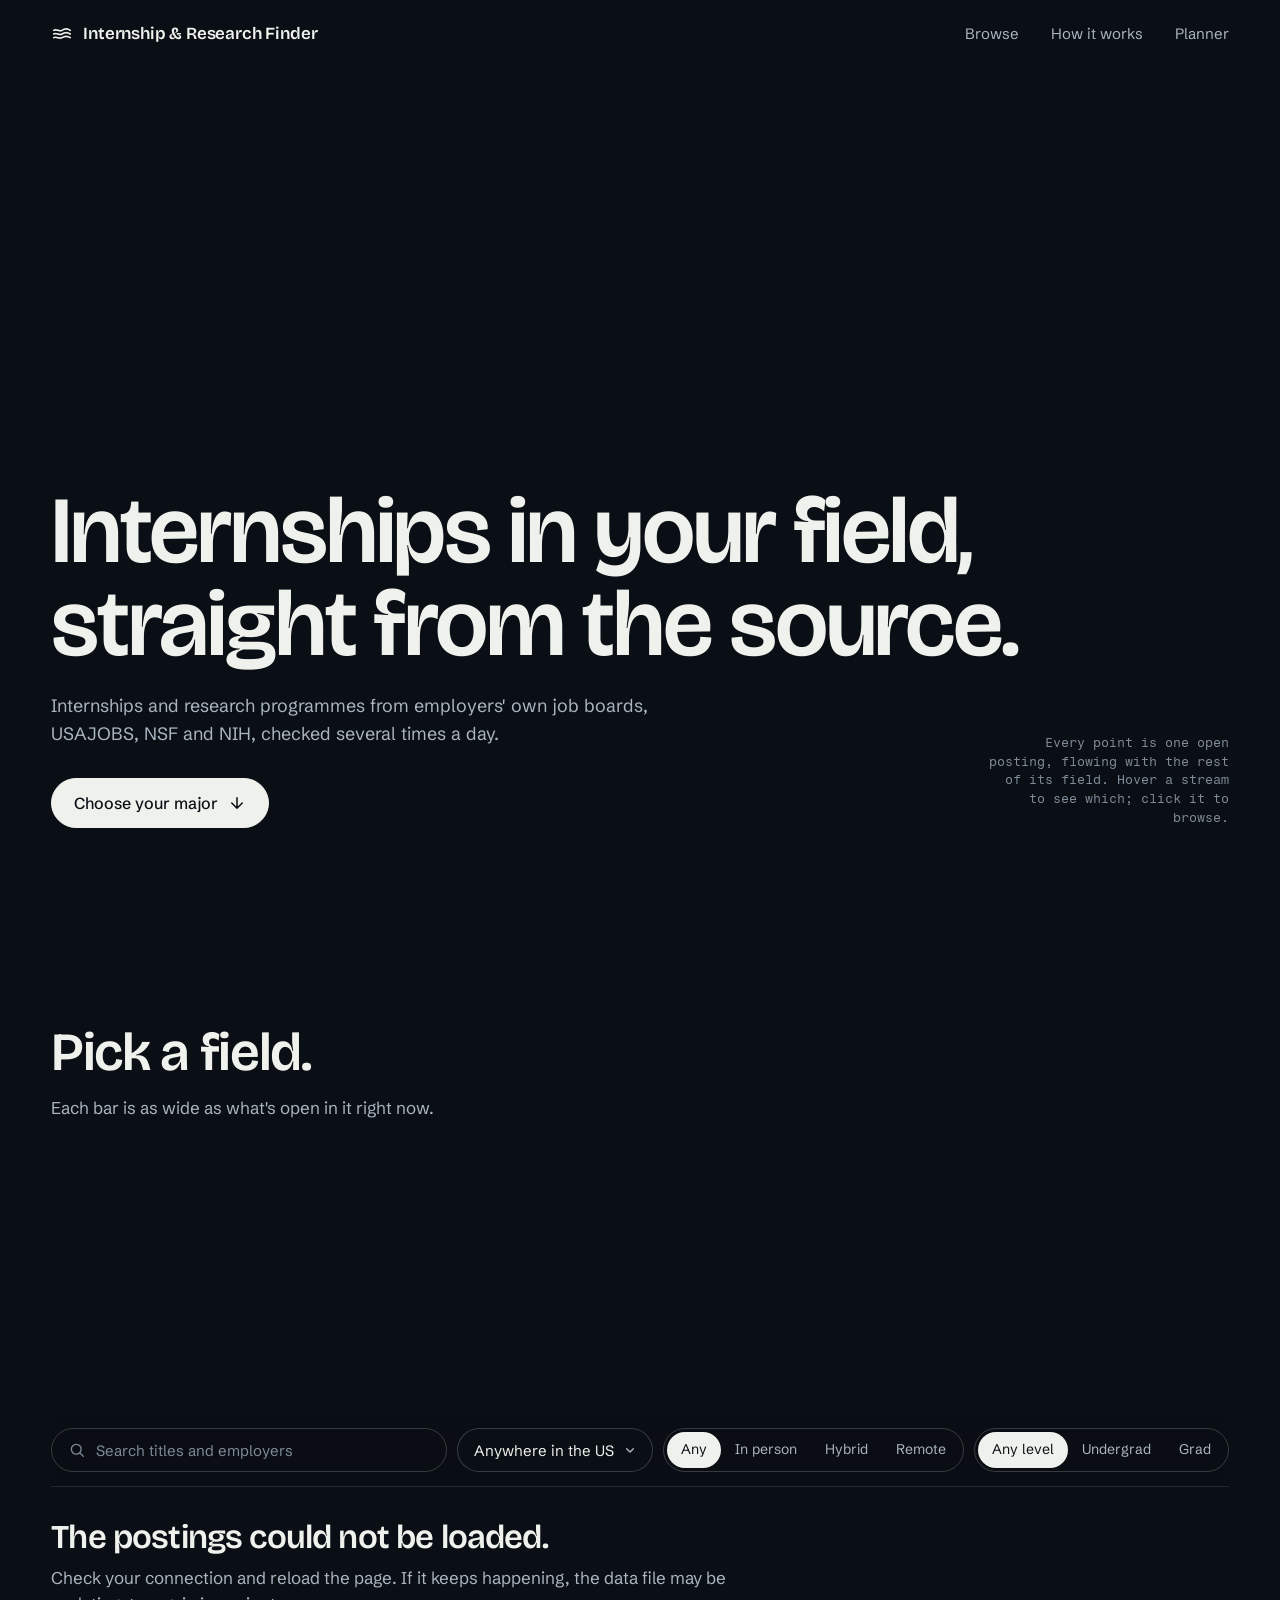
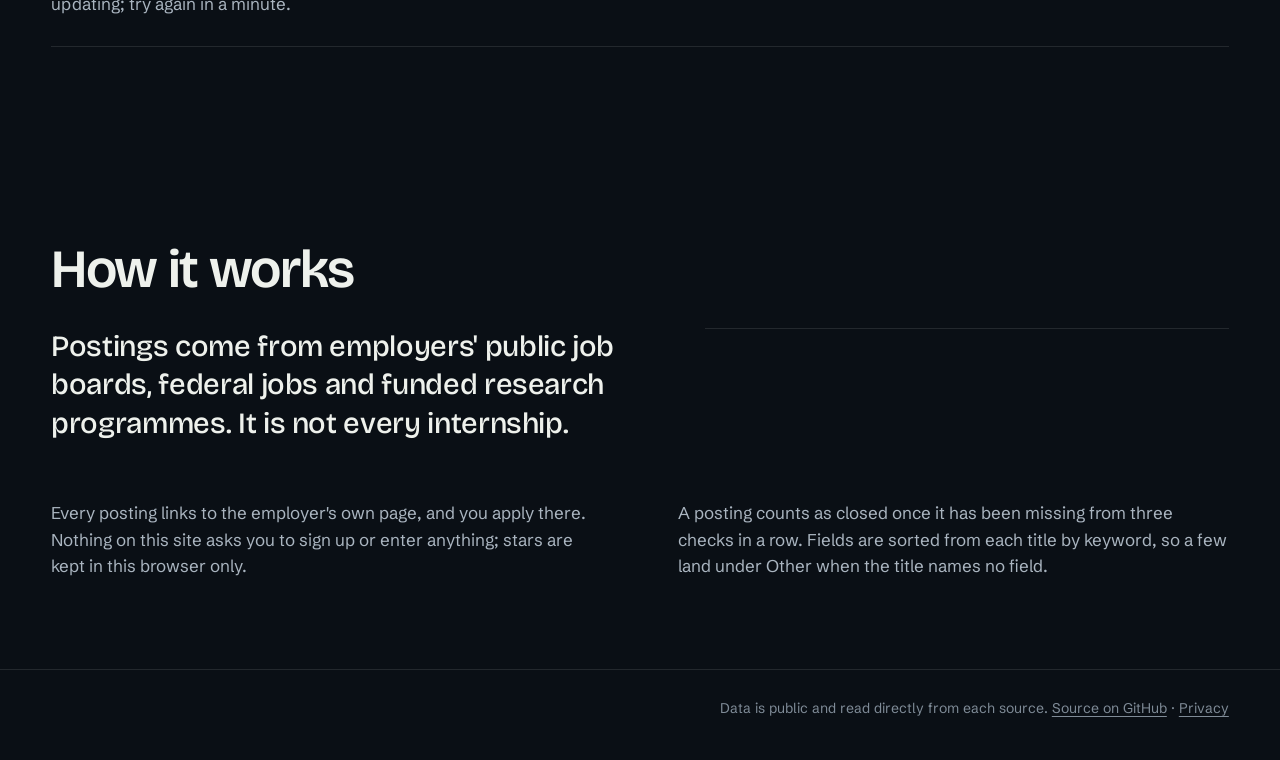
==== commit 36f3ba38: "Privacy page for Google sign-in: what is stored, where, how to delete it Google's consent screen nee" ====
--- a/site/index.html
+++ b/site/index.html
@@ -85,7 +85,7 @@
 
 <footer class="foot">
   <span data-updated></span>
-  <span>Data is public and read directly from each source. <a href="https://github.com/patharearya/internship-tracker">Source on GitHub</a></span>
+  <span>Data is public and read directly from each source. <a href="https://github.com/patharearya/internship-tracker">Source on GitHub</a> · <a href="privacy.html">Privacy</a></span>
 </footer>
 
 <aside class="drawer" data-drawer aria-labelledby="d-title" hidden>
--- a/site/style.css
+++ b/site/style.css
@@ -374,3 +374,11 @@
 @media (prefers-reduced-motion: reduce) {
   .js .sheet tbody tr.arrive, .js .tl-row .tl-line, .sheet tr.stamp .c-status, .sheet tr.stamp .c-appliedOn, .sheet tr.stamp .c-applyBy, .sheet .col-in, .cols-panel, .view-in { animation: none; }
 }
+
+/* ---------- privacy (privacy.html): a short page to read ---------- */
+.prose h2 { font-size: clamp(24px, 2.6vw, 34px); margin: 48px 0 14px; }
+.prose p { color: var(--ink-2); max-width: 68ch; margin: 0 0 16px; }
+.prose p b { color: var(--ink); font-weight: 500; }
+.prose .lede-line { font-size: clamp(16px, 1.4vw, 19px); color: var(--ink); }
+.prose a { text-underline-offset: 0.22em; }
+.prose a:hover { color: var(--ink); }
